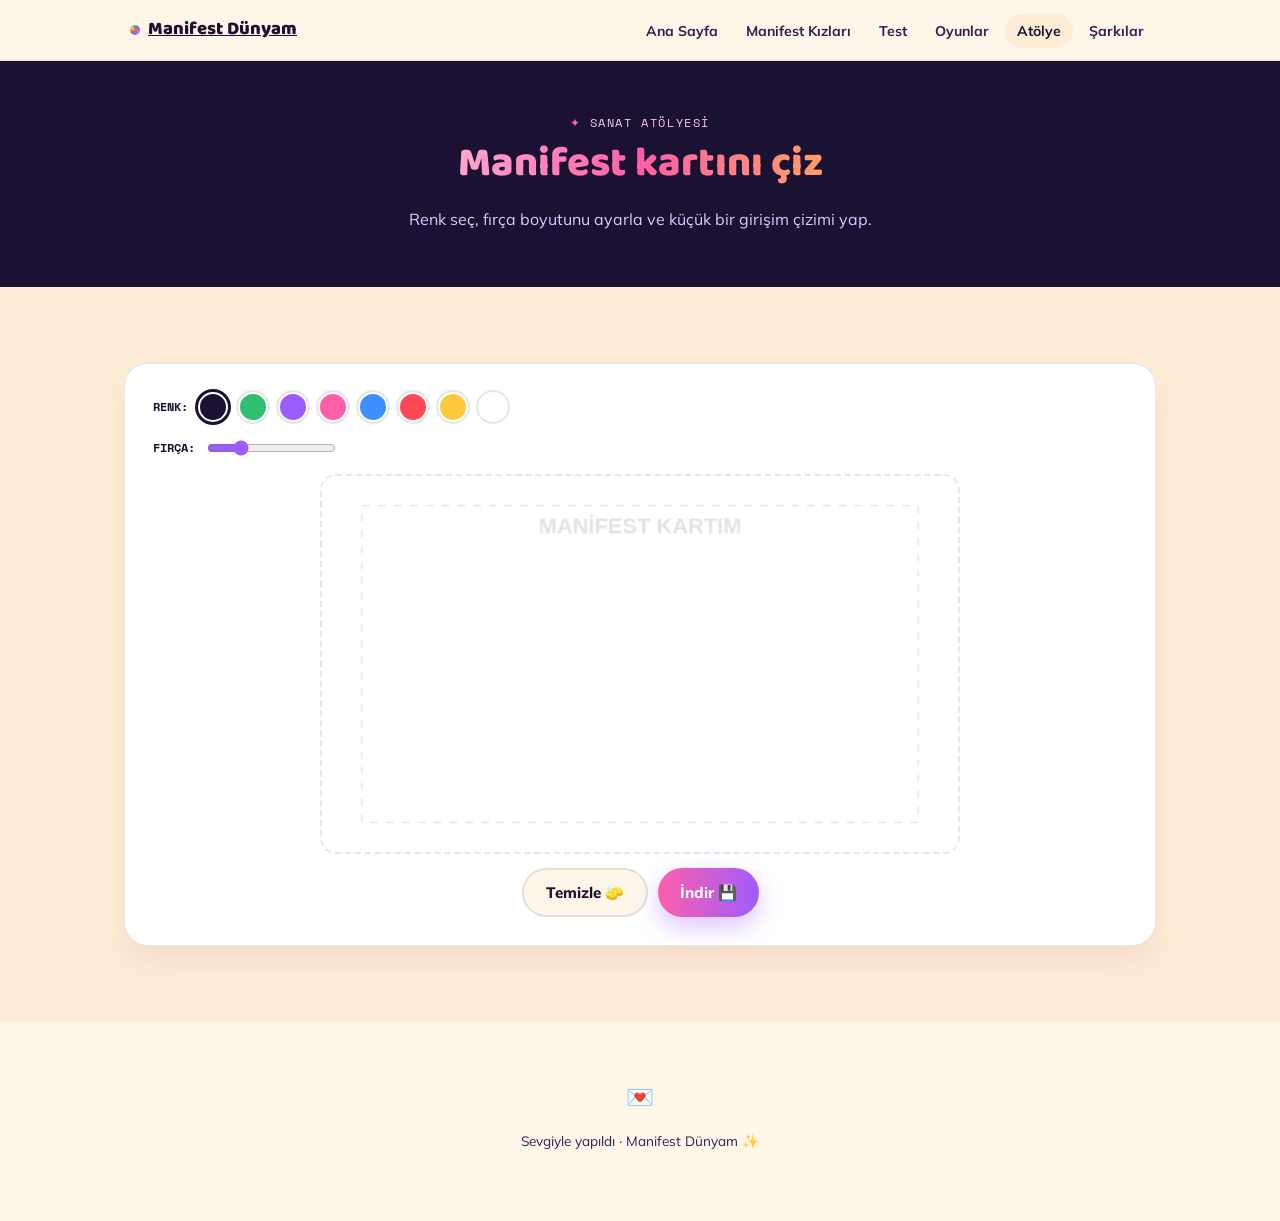
==== atolye.html @ e09a0133 "Refactor  game logic and UI; add new HTML pages for music and quizzes" ====
<!DOCTYPE html>
<html lang="tr">
<head>
  <meta charset="UTF-8" />
  <meta name="viewport" content="width=device-width, initial-scale=1.0" />
  <title>Manifest Atölye</title>
  <link rel="stylesheet" href="css/style.css" />
  <link rel="preconnect" href="https://fonts.googleapis.com" />
  <link rel="preconnect" href="https://fonts.gstatic.com" crossorigin />
  <link href="https://fonts.googleapis.com/css2?family=Baloo+2:wght@500;700;800&family=Mulish:wght@400;600;700;800&family=Space+Mono:wght@400;700&display=swap" rel="stylesheet" />
</head>
<body>
  <main>
    <section class="page-hero">
      <div class="wrap">
        <span class="eyebrow" style="color:#F4C9E4;">Sanat Atölyesi</span>
        <h1>Manifest kartını çiz</h1>
        <p>Renk seç, fırça boyutunu ayarla ve küçük bir girişim çizimi yap.</p>
      </div>
    </section>

    <section class="block" style="background:var(--paper-alt);">
      <div class="wrap">
        <div class="game-panel">
          <div class="paint-toolbar" id="paintToolbar">
            <span style="font-family:var(--mono); font-size:0.75rem; font-weight:700;">RENK:</span>
          </div>
          <div class="paint-toolbar">
            <span style="font-family:var(--mono); font-size:0.75rem; font-weight:700;">FIRÇA:</span>
            <input type="range" min="2" max="28" value="8" id="brushSize" />
          </div>
          <canvas id="paintCanvas" width="640" height="380"></canvas>
          <div class="paint-actions">
            <button class="btn btn-ghost" style="background:var(--paper); color:var(--ink); border:2px solid var(--card-line);" id="clearCanvas">Temizle 🧽</button>
            <button class="btn btn-primary" id="downloadCanvas">İndir 💾</button>
          </div>
        </div>
      </div>
    </section>
  </main>

  <script src="js/data.js"></script>
  <script src="js/common.js"></script>
  <script src="js/atolye.js"></script>
</body>
</html>
---- css/style.css ----
:root{
  --ink:#1B1233;
  --ink-soft:#2E2150;
  --paper:#FFF6EA;
  --paper-alt:#FFECD6;
  --card-line: rgba(27,18,51,0.10);

  --sueda:#2FBF71;   /* yeşil */
  --hilal:#9D5CFF;   /* mor */
  --lidya:#FF5FA8;   /* pembe */
  --zoktay:#3E8EFF;  /* mavi */
  --mina:#FF4757;    /* kırmızı */
  --esin:#FFC93C;    /* sarı */

  --display: "Baloo 2", system-ui, sans-serif;
  --body: "Mulish", system-ui, sans-serif;
  --mono: "Space Mono", monospace;
}

*{box-sizing:border-box;}
html{scroll-behavior:smooth;}
body{
  margin:0;
  background:var(--paper);
  color:var(--ink);
  font-family:var(--body);
  line-height:1.5;
  -webkit-font-smoothing:antialiased;
}
h1,h2,h3{font-family:var(--display); margin:0; color:var(--ink);}
p{margin:0;}
a{color:inherit;}
button{font-family:var(--body); cursor:pointer;}
::selection{background:var(--lidya); color:#fff;}
:focus-visible{outline:3px solid var(--zoktay); outline-offset:3px; border-radius:6px;}

.eyebrow{
  font-family:var(--mono);
  font-size:0.72rem;
  letter-spacing:0.14em;
  text-transform:uppercase;
  color:var(--ink-soft);
  display:inline-flex;
  align-items:center;
  gap:8px;
}
.eyebrow::before{content:"✦"; color:var(--lidya);}

.wrap{max-width:1080px; margin:0 auto; padding:0 24px;}

/* ---------- NAV ---------- */
.nav{
  position:sticky; top:0; z-index:50;
  background:rgba(255,246,234,0.88);
  backdrop-filter:blur(10px);
  border-bottom:1px solid var(--card-line);
}
.nav .wrap{
  display:flex; align-items:center; justify-content:space-between;
  padding-top:12px; padding-bottom:12px;
}
.logo{
  font-family:var(--display); font-weight:800; font-size:1.15rem;
  display:flex; align-items:center; gap:8px; background:none; border:none; color:var(--ink);
  padding:4px 6px;
}
.logo .dot{
  width:10px; height:10px; border-radius:50%;
  background:conic-gradient(var(--sueda),var(--hilal),var(--lidya),var(--zoktay),var(--mina),var(--esin),var(--sueda));
  animation:spin 4s linear infinite;
}
@keyframes spin{to{transform:rotate(360deg);}}
.navlinks{display:flex; gap:4px; list-style:none; margin:0; padding:0;}
.navlinks a{
  text-decoration:none; font-weight:700; font-size:0.88rem;
  padding:8px 12px; border-radius:999px; color:var(--ink-soft);
}
  .navlinks a:hover{background:var(--paper-alt); color:var(--ink);}
  .navlinks a.active{background:var(--paper-alt); color:var(--ink);}
.navtoggle{display:none; background:none; border:none; font-size:1.4rem;}
@media (max-width:760px){
  .navlinks{
    position:fixed; inset:60px 12px auto 12px; flex-direction:column;
    background:var(--paper); border:1px solid var(--card-line); border-radius:16px;
    padding:10px; box-shadow:0 12px 30px rgba(27,18,51,0.15);
    transform:translateY(-12px); opacity:0; pointer-events:none; transition:.2s;
  }
  .navlinks.open{transform:translateY(0); opacity:1; pointer-events:auto;}
  .navlinks a{padding:12px 14px;}
  .navtoggle{display:block;}
}

/* ---------- HERO ---------- */
.hero{
  position:relative; overflow:hidden;
  background:
    radial-gradient(60% 50% at 20% 0%, rgba(157,92,255,0.35), transparent 60%),
    radial-gradient(50% 45% at 85% 10%, rgba(255,95,168,0.30), transparent 60%),
    radial-gradient(45% 40% at 60% 90%, rgba(62,142,255,0.25), transparent 60%),
    var(--ink);
  color:#fff;
  padding:64px 0 84px;
}
.hero::before{ /* spotlight beams */
  content:""; position:absolute; inset:0; pointer-events:none;
  background:
    linear-gradient(100deg, rgba(255,255,255,0.06) 0%, transparent 8%),
    linear-gradient(115deg, rgba(255,255,255,0.05) 0%, transparent 6%);
}
.stars{position:absolute; inset:0; pointer-events:none; opacity:0.5;}
.hero .wrap{position:relative; display:grid; grid-template-columns:1.15fr 0.85fr; gap:40px; align-items:center;}
@media (max-width:860px){.hero .wrap{grid-template-columns:1fr;}}

.hero-eyebrow{
  font-family:var(--mono); font-size:0.72rem; letter-spacing:0.16em; text-transform:uppercase;
  color:#F4C9E4; display:inline-flex; align-items:center; gap:8px; margin-bottom:14px;
}
.hero h1{
  font-size:clamp(2.4rem, 6vw, 3.6rem);
  font-weight:800; line-height:1.02;
  background:linear-gradient(95deg,#fff 10%, var(--lidya) 45%, var(--esin) 65%, var(--zoktay) 90%);
  -webkit-background-clip:text; background-clip:text; -webkit-text-fill-color:transparent;
}
.hero-sub{margin-top:16px; font-size:1.05rem; color:#E7DEFF; max-width:46ch;}
.badges{display:flex; flex-wrap:wrap; gap:10px; margin-top:22px;}
.badge{
  font-weight:800; font-size:0.85rem; padding:9px 14px; border-radius:999px;
  background:rgba(255,255,255,0.10); border:1px solid rgba(255,255,255,0.25);
  display:flex; align-items:center; gap:6px;
}
.cta-row{display:flex; flex-wrap:wrap; gap:12px; margin-top:28px;}
.btn{
  border:none; border-radius:999px; padding:13px 22px; font-weight:800; font-size:0.95rem;
  display:inline-flex; align-items:center; gap:8px; text-decoration:none;
  transition:transform .15s ease;
}
.btn:hover{transform:translateY(-2px);}
.btn-primary{background:linear-gradient(95deg, var(--lidya), var(--hilal)); color:#fff; box-shadow:0 10px 24px rgba(157,92,255,0.35);}
.btn-ghost{background:rgba(255,255,255,0.08); color:#fff; border:1px solid rgba(255,255,255,0.35);}
.btn-dark{background:var(--ink); color:#fff;}

/* floating holo card in hero */
.hero-card-stage{display:flex; justify-content:center;}
.mini-card{
  width:220px; aspect-ratio:3/4.2; border-radius:22px; position:relative;
  background:
    conic-gradient(from 120deg, var(--sueda), var(--hilal), var(--lidya), var(--zoktay), var(--mina), var(--esin), var(--sueda));
  padding:5px;
  animation:float 5s ease-in-out infinite;
  box-shadow:0 30px 60px rgba(0,0,0,0.45);
}
@keyframes float{0%,100%{transform:translateY(0) rotate(-3deg);} 50%{transform:translateY(-14px) rotate(2deg);}}
.mini-card-inner{
  width:100%; height:100%; border-radius:18px; background:var(--ink);
  display:flex; flex-direction:column; align-items:center; justify-content:center; gap:10px;
  position:relative; overflow:hidden;
}
.mini-card-inner::after{
  content:""; position:absolute; inset:0;
  background:linear-gradient(120deg, transparent 30%, rgba(255,255,255,0.35) 45%, transparent 60%);
  animation:shine 3.2s linear infinite;
}
@keyframes shine{0%{transform:translateX(-120%) rotate(8deg);} 100%{transform:translateX(120%) rotate(8deg);}}
.mini-card-inner span{font-family:var(--display); font-weight:800; color:#fff; font-size:1.05rem; z-index:1;}
.mini-card-inner small{font-family:var(--mono); font-size:0.65rem; letter-spacing:.1em; color:#D9CBFF; z-index:1;}

/* ---------- MARQUEE ---------- */
.marquee{
  background:var(--ink); color:#fff; overflow:hidden; white-space:nowrap;
  border-bottom:1px solid rgba(255,255,255,0.08);
}
.marquee-track{display:inline-block; padding:12px 0; animation:scroll 26s linear infinite;}
.marquee-track span{font-family:var(--mono); font-size:0.82rem; letter-spacing:0.08em; margin:0 22px; opacity:0.85;}
@keyframes scroll{from{transform:translateX(0);} to{transform:translateX(-50%);}}

/* ---------- SECTIONS ---------- */
section.block{padding:76px 0;}
.block-head{max-width:640px; margin:0 auto 40px; text-align:center;}
.block-head h2{font-size:clamp(1.7rem,3.4vw,2.3rem); margin-top:10px;}
.block-head p{margin-top:12px; color:var(--ink-soft); font-size:1rem;}

/* ---------- MEMBER CARDS ---------- */
.members-grid{
  display:grid; grid-template-columns:repeat(3,1fr); gap:22px;
}
@media (max-width:760px){.members-grid{grid-template-columns:repeat(2,1fr);}}
@media (max-width:480px){.members-grid{grid-template-columns:1fr;}}

.card3d{ perspective:1200px; }
.card3d-inner{
  position:relative; width:100%; aspect-ratio:3/4.1;
  transform-style:preserve-3d; transition:transform .6s cubic-bezier(.2,.8,.2,1);
  border-radius:20px; cursor:pointer;
}
.card3d.flipped .card3d-inner{transform:rotateY(180deg);}
.face{
  position:absolute; inset:0; border-radius:20px; backface-visibility:hidden;
  display:flex; flex-direction:column; padding:20px; overflow:hidden;
}
.face-front{
  color:#fff; justify-content:flex-end;
  background:
    radial-gradient(120% 90% at 20% 0%, rgba(255,255,255,0.35), transparent 55%),
    var(--m-color);
  box-shadow:0 16px 34px rgba(27,18,51,0.20);
}
.face-front::before{
  content:""; position:absolute; inset:0;
  background:linear-gradient(130deg, transparent 35%, rgba(255,255,255,0.45) 48%, transparent 62%);
  transform:translateX(-130%);
  transition:transform .5s;
}
.card3d:hover .face-front::before{transform:translateX(130%);}
.face-front .initial{
  position:absolute; top:14px; left:16px; font-family:var(--display); font-weight:800;
  font-size:2.4rem; opacity:0.35;
}
.face-front .name{font-family:var(--display); font-weight:800; font-size:1.2rem;}
.face-front .role{font-family:var(--mono); font-size:0.68rem; letter-spacing:.08em; text-transform:uppercase; opacity:0.9; margin-top:4px;}
.face-front .taphint{position:absolute; top:14px; right:16px; font-size:0.7rem; font-family:var(--mono); opacity:0.75;}

.face-back{
  background:var(--paper); border:2px solid var(--m-color); transform:rotateY(180deg);
  justify-content:center; gap:10px; text-align:center; align-items:center;
}
.face-back .chip{
  font-family:var(--mono); font-size:0.7rem; letter-spacing:.08em; text-transform:uppercase;
  background:var(--m-color); color:#fff; padding:6px 12px; border-radius:999px; font-weight:700;
}
.face-back .fact{font-size:0.9rem; color:var(--ink-soft);}
.face-back .name2{font-family:var(--display); font-weight:800; font-size:1.05rem;}

/* ---------- QUIZ ---------- */
.quiz-card{
  max-width:640px; margin:0 auto; background:#fff; border:1px solid var(--card-line);
  border-radius:24px; padding:32px; box-shadow:0 20px 40px rgba(27,18,51,0.08);
}
.quiz-progress{display:flex; gap:6px; margin-bottom:22px;}
.quiz-progress i{flex:1; height:6px; border-radius:999px; background:var(--paper-alt);}
.quiz-progress i.done{background:linear-gradient(90deg, var(--lidya), var(--hilal));}
.q-title{font-family:var(--display); font-weight:800; font-size:1.25rem; margin-bottom:18px;}
.q-options{display:grid; gap:10px;}
.q-option{
  text-align:left; padding:14px 16px; border-radius:14px; border:2px solid var(--card-line);
  background:var(--paper); font-weight:700; font-size:0.95rem; transition:.15s;
}
.q-option:hover{border-color:var(--hilal); background:#fff;}
.quiz-result{display:none; text-align:center;}
.quiz-result.show{display:block;}
.quiz-body.hide{display:none;}
.result-badge{
  width:110px; height:110px; border-radius:50%; margin:0 auto 16px;
  display:flex; align-items:center; justify-content:center;
  font-family:var(--display); font-weight:800; font-size:2.2rem; color:#fff;
  background:var(--m-color, var(--lidya));
  box-shadow:0 14px 30px rgba(27,18,51,0.25);
}
.result-title{font-family:var(--display); font-weight:800; font-size:1.5rem;}
.result-fact{color:var(--ink-soft); margin-top:10px; max-width:44ch; margin-left:auto; margin-right:auto;}
.retake{margin-top:22px;}

/* ---------- GAMES ---------- */
.games-grid{display:grid; grid-template-columns:1fr; gap:44px;}
.game-panel{
  background:#fff; border:1px solid var(--card-line); border-radius:24px; padding:28px;
  box-shadow:0 16px 30px rgba(27,18,51,0.06);
}
.game-panel-head{display:flex; align-items:center; justify-content:space-between; flex-wrap:wrap; gap:10px; margin-bottom:18px;}
.game-panel-head h3{font-size:1.3rem;}
.stat{
  font-family:var(--mono); font-size:0.8rem; background:var(--paper-alt); padding:8px 14px; border-radius:999px; font-weight:700;
}

/* memory game */
.memo-grid{
  display:grid; grid-template-columns:repeat(4,1fr); gap:10px; max-width:440px; margin:0 auto;
}
@media (max-width:480px){.memo-grid{grid-template-columns:repeat(3,1fr);}}
.memo-cell{ perspective:800px; aspect-ratio:1; }
.memo-cell-inner{
  width:100%; height:100%; position:relative; transform-style:preserve-3d;
  transition:transform .45s; border-radius:12px;
}
.memo-cell.open .memo-cell-inner, .memo-cell.matched .memo-cell-inner{transform:rotateY(180deg);}
.memo-face{
  position:absolute; inset:0; border-radius:12px; backface-visibility:hidden;
  display:flex; align-items:center; justify-content:center; font-family:var(--display); font-weight:800; font-size:1.3rem;
}
.memo-back{background:linear-gradient(135deg, var(--hilal), var(--zoktay)); color:#fff; font-size:1.4rem;}
.memo-front{background:var(--mc,var(--lidya)); color:#fff; transform:rotateY(180deg);}
.memo-cell.matched .memo-front{opacity:0.55;}
.memo-cell button{
  all:unset; display:block; width:100%; height:100%; cursor:pointer;
  position:absolute; inset:0; z-index:2;
}
.memo-controls{display:flex; justify-content:center; margin-top:18px;}

/* song of the day */
.song-banner{
  background:linear-gradient(95deg, var(--hilal), var(--lidya));
  color:#fff; text-align:center; padding:14px 24px;
  font-weight:700; font-size:0.95rem;
}
.song-banner strong{font-family:var(--display); font-weight:800;}

/* mini arcade games */
.arcade-grid{display:grid; grid-template-columns:1fr 1fr; gap:22px; margin-top:22px;}
@media (max-width:700px){.arcade-grid{grid-template-columns:1fr;}}
.arcade-canvas{
  width:100%; max-width:420px; height:260px; display:block; margin:0 auto;
  background:var(--ink); border-radius:16px; border:2px solid var(--card-line);
  touch-action:none; cursor:pointer;
}
.arcade-hint{
  text-align:center; font-size:0.85rem; color:var(--ink-soft); margin-top:10px;
}
.arcade-score{font-family:var(--mono); font-size:0.8rem; background:var(--paper-alt); padding:8px 14px; border-radius:999px; font-weight:700;}

/* rhythm lanes */
.rhythm-wrap{max-width:420px; margin:0 auto;}
.rhythm-lanes{display:grid; grid-template-columns:repeat(4,1fr); gap:8px;}
.rhythm-lane{
  position:relative; height:200px; border-radius:12px; overflow:hidden;
  background:var(--ink); border:2px solid var(--card-line);
}
.rhythm-target{
  position:absolute; left:0; right:0; bottom:28px; height:4px;
  background:linear-gradient(90deg, var(--lidya), var(--esin));
  box-shadow:0 0 12px var(--lidya);
}
.rhythm-note{
  position:absolute; left:50%; width:36px; height:36px; margin-left:-18px;
  border-radius:50%; top:-36px; transition:none;
  display:flex; align-items:center; justify-content:center;
  font-size:1rem; box-shadow:0 4px 12px rgba(0,0,0,0.3);
}
.rhythm-lane button{
  all:unset; position:absolute; inset:0; cursor:pointer; z-index:2;
}
.rhythm-lane.hit .rhythm-target{animation:rhythmFlash .25s;}
@keyframes rhythmFlash{0%,100%{opacity:1;} 50%{opacity:0.3; transform:scaleY(2);}}
.rhythm-keys{
  display:grid; grid-template-columns:repeat(4,1fr); gap:8px; margin-top:10px;
  font-family:var(--mono); font-size:0.68rem; text-align:center; color:var(--ink-soft);
}
.win-msg{
  text-align:center; font-weight:800; margin-top:16px; color:var(--sueda); display:none;
}
.win-msg.show{display:block;}

/* painting canvas */
.paint-toolbar{display:flex; flex-wrap:wrap; gap:10px; align-items:center; margin-bottom:16px;}
.swatch{
  width:30px; height:30px; border-radius:50%; border:2px solid #fff; box-shadow:0 0 0 2px var(--card-line);
  cursor:pointer; padding:0;
}
.swatch.active{box-shadow:0 0 0 3px var(--ink);}
.paint-toolbar input[type=range]{accent-color:var(--hilal);}
#paintCanvas{
  width:100%; max-width:640px; height:380px; display:block; margin:0 auto;
  background:#fff; border-radius:16px; border:2px dashed var(--card-line); touch-action:none;
}
.paint-actions{display:flex; justify-content:center; gap:10px; margin-top:14px;}

/* ---------- CHANNEL ---------- */
.channel-panel{
  background:var(--ink); color:#fff; border-radius:28px; padding:36px; display:grid;
  grid-template-columns:1fr 1fr; gap:30px; align-items:center; overflow:hidden; position:relative;
}
@media (max-width:800px){.channel-panel{grid-template-columns:1fr;}}
.channel-panel::before{
  content:""; position:absolute; inset:0;
  background:radial-gradient(60% 60% at 90% 0%, rgba(255,95,168,0.25), transparent 60%);
}
.channel-info{position:relative;}
.channel-info h3{color:#fff; font-size:1.5rem; margin-top:10px;}
.channel-info p{color:#D9CBFF; margin-top:12px;}
.yt-frame-wrap{position:relative; border-radius:16px; overflow:hidden; aspect-ratio:16/9; background:#000;}
.yt-frame-wrap iframe{width:100%; height:100%; border:0;}

/* ---------- FOOTER / SECRET ---------- */
footer{padding:50px 0 70px; text-align:center;}
.heart-btn{
  background:none; border:none; font-size:1.4rem; padding:10px; border-radius:50%;
}
footer p{color:var(--ink-soft); font-size:0.85rem; margin-top:10px;}

.secret-modal{
  position:fixed; inset:0; background:rgba(27,18,51,0.55); backdrop-filter:blur(4px);
  display:flex; align-items:center; justify-content:center; z-index:100; padding:20px;
  opacity:0; pointer-events:none; transition:.2s;
}
.secret-modal.show{opacity:1; pointer-events:auto;}
.secret-box{
  background:var(--paper); border-radius:24px; padding:36px; max-width:380px; text-align:center;
  box-shadow:0 30px 60px rgba(0,0,0,0.35);
}
.secret-box .emoji{font-size:2.4rem;}
.secret-box h3{margin-top:10px;}
.secret-box p{margin-top:10px; color:var(--ink-soft);}

.confetti{position:fixed; top:-10px; z-index:200; border-radius:2px; pointer-events:none;}

@media (prefers-reduced-motion: reduce){
  *{animation-duration:0.001ms !important; animation-iteration-count:1 !important; transition-duration:0.001ms !important;}
}

/* ---------- SUBPAGE HERO ---------- */
.page-hero{
  background:var(--ink); color:#fff; padding:48px 0 56px; text-align:center;
}
.page-hero h1{
  font-size:clamp(1.8rem,4vw,2.6rem); font-weight:800;
  background:linear-gradient(95deg,#fff 10%, var(--lidya) 50%, var(--esin) 80%);
  -webkit-background-clip:text; background-clip:text; -webkit-text-fill-color:transparent;
}
.page-hero p{margin-top:12px; color:#D9CBFF; max-width:50ch; margin-left:auto; margin-right:auto;}

/* ---------- GAME HUB CARDS ---------- */
.hub-grid{display:grid; grid-template-columns:repeat(3,1fr); gap:20px;}
@media (max-width:760px){.hub-grid{grid-template-columns:1fr;}}
.hub-card{
  background:#fff; border:1px solid var(--card-line); border-radius:20px; padding:24px;
  text-decoration:none; color:inherit; display:flex; flex-direction:column; gap:10px;
  box-shadow:0 12px 24px rgba(27,18,51,0.06); transition:transform .15s;
}
.hub-card:hover{transform:translateY(-4px);}
.hub-card .icon{font-size:2.2rem;}
.hub-card h3{font-size:1.15rem;}
.hub-card p{font-size:0.9rem; color:var(--ink-soft);}

/* ---------- RHYTHM PAGE ---------- */
.rhythm-page{max-width:720px; margin:0 auto;}
.song-picker{display:flex; flex-wrap:wrap; gap:8px; margin-bottom:18px; justify-content:center;}
.song-pick{
  border:2px solid var(--card-line); background:var(--paper); border-radius:999px;
  padding:8px 14px; font-weight:700; font-size:0.85rem; cursor:pointer;
}
.song-pick.active{border-color:var(--hilal); background:#fff;}
.song-pick:hover{border-color:var(--lidya);}
.yt-player-wrap{
  border-radius:16px; overflow:hidden; margin-bottom:18px;
  background:#000; aspect-ratio:16/9; max-width:480px; margin-left:auto; margin-right:auto;
}
.yt-player-wrap iframe{width:100%; height:100%; border:0;}
.rhythm-status{
  text-align:center; font-family:var(--mono); font-size:0.82rem; color:var(--ink-soft);
  margin-top:10px; min-height:1.4em;
}
.rhythm-status.perfect{color:var(--sueda); font-weight:800;}
.rhythm-status.miss{color:var(--mina); font-weight:800;}
.rhythm-lane.perfect .rhythm-target{background:var(--sueda); box-shadow:0 0 16px var(--sueda);}
.rhythm-lane.miss .rhythm-target{background:var(--mina);}

/* ---------- VOLLEYBALL ---------- */
.vball-wrap{max-width:480px; margin:0 auto;}
.vball-canvas{
  width:100%; height:320px; display:block; border-radius:16px;
  border:2px solid var(--card-line); touch-action:none; cursor:pointer;
  background:#87CEEB;
}
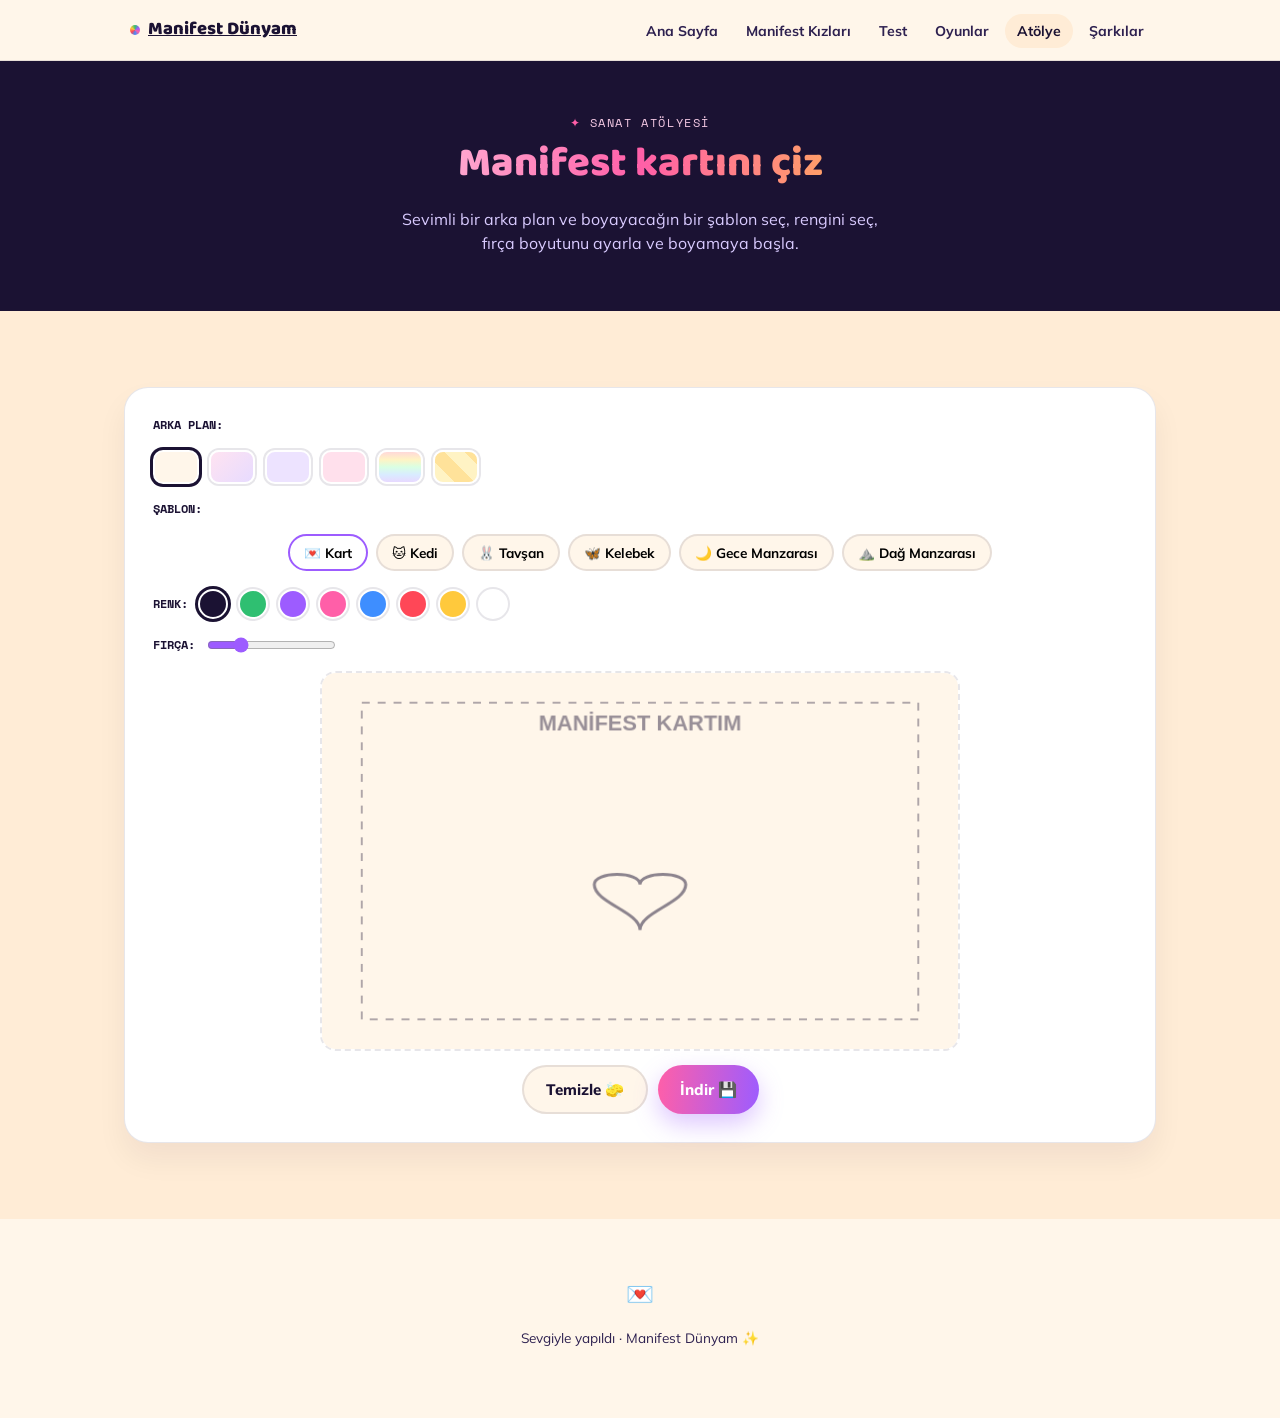
==== commit 4fb3754e: "Fix double-audio bug, add music start/stop, remove volleyball, revamp art workshop - ritim.js: remov" ====
--- a/atolye.html
+++ b/atolye.html
@@ -3,7 +3,23 @@
 <head>
   <meta charset="UTF-8" />
   <meta name="viewport" content="width=device-width, initial-scale=1.0" />
-  <title>Manifest Atölye</title>
+  <title>Sanat Atölyesi | Manifest Dünyam</title>
+  <meta name="description" content="Sevimli bir arka plan ve şablon (kedi, tavşan, kelebek, manzara...) seç, renk seç, fırça boyutunu ayarla ve kendi Manifest kartını boya. Boyanı indir, paylaş." />
+  <link rel="canonical" href="https://manifest.hilalsay.com.tr/atolye.html" />
+  <meta name="robots" content="index, follow" />
+  <meta property="og:type" content="website" />
+  <meta property="og:site_name" content="Manifest Dünyam" />
+  <meta property="og:locale" content="tr_TR" />
+  <meta property="og:title" content="Manifest Sanat Atölyesi" />
+  <meta property="og:description" content="Sevimli bir arka plan ve şablon seç, renk seç ve kendi Manifest kartını boya." />
+  <meta property="og:url" content="https://manifest.hilalsay.com.tr/atolye.html" />
+  <meta property="og:image" content="https://manifest.hilalsay.com.tr/img/og-image.png" />
+  <meta property="og:image:width" content="1200" />
+  <meta property="og:image:height" content="630" />
+  <meta property="og:image:alt" content="Manifest Dünyam — fan sayfası" />
+  <meta name="twitter:card" content="summary_large_image" />
+  <meta name="twitter:image" content="https://manifest.hilalsay.com.tr/img/og-image.png" />
+  <link rel="icon" href="data:image/svg+xml,<svg xmlns=%22http://www.w3.org/2000/svg%22 viewBox=%220 0 100 100%22><text y=%22.9em%22 font-size=%2290%22>💫</text></svg>" />
   <link rel="stylesheet" href="css/style.css" />
   <link rel="preconnect" href="https://fonts.googleapis.com" />
   <link rel="preconnect" href="https://fonts.gstatic.com" crossorigin />
@@ -15,13 +31,23 @@
       <div class="wrap">
         <span class="eyebrow" style="color:#F4C9E4;">Sanat Atölyesi</span>
         <h1>Manifest kartını çiz</h1>
-        <p>Renk seç, fırça boyutunu ayarla ve küçük bir girişim çizimi yap.</p>
+        <p>Sevimli bir arka plan ve boyayacağın bir şablon seç, rengini seç, fırça boyutunu ayarla ve boyamaya başla.</p>
       </div>
     </section>
 
     <section class="block" style="background:var(--paper-alt);">
       <div class="wrap">
         <div class="game-panel">
+          <div class="paint-toolbar">
+            <span style="font-family:var(--mono); font-size:0.75rem; font-weight:700;">ARKA PLAN:</span>
+          </div>
+          <div class="paint-toolbar" id="bgToolbar"></div>
+
+          <div class="paint-toolbar">
+            <span style="font-family:var(--mono); font-size:0.75rem; font-weight:700;">ŞABLON:</span>
+          </div>
+          <div class="song-picker" id="tplToolbar" aria-label="Boyama şablonları"></div>
+
           <div class="paint-toolbar" id="paintToolbar">
             <span style="font-family:var(--mono); font-size:0.75rem; font-weight:700;">RENK:</span>
           </div>
@@ -29,7 +55,10 @@
             <span style="font-family:var(--mono); font-size:0.75rem; font-weight:700;">FIRÇA:</span>
             <input type="range" min="2" max="28" value="8" id="brushSize" />
           </div>
-          <canvas id="paintCanvas" width="640" height="380"></canvas>
+          <div class="paint-stage">
+            <canvas id="paintCanvas" width="640" height="380"></canvas>
+            <canvas id="lineArtCanvas" width="640" height="380"></canvas>
+          </div>
           <div class="paint-actions">
             <button class="btn btn-ghost" style="background:var(--paper); color:var(--ink); border:2px solid var(--card-line);" id="clearCanvas">Temizle 🧽</button>
             <button class="btn btn-primary" id="downloadCanvas">İndir 💾</button>
--- a/css/style.css
+++ b/css/style.css
@@ -341,7 +341,17 @@
 @keyframes rhythmFlash{0%,100%{opacity:1;} 50%{opacity:0.3; transform:scaleY(2);}}
 .rhythm-keys{
   display:grid; grid-template-columns:repeat(4,1fr); gap:8px; margin-top:10px;
-  font-family:var(--mono); font-size:0.68rem; text-align:center; color:var(--ink-soft);
+}
+.rhythm-key-btn{
+  --lane-color: var(--hilal);
+  font-family:var(--mono); font-size:0.72rem; font-weight:700; text-align:center;
+  color:var(--ink-soft); background:var(--paper); border:2px solid var(--card-line);
+  border-radius:12px; padding:14px 6px; min-height:48px; touch-action:manipulation;
+  user-select:none; -webkit-tap-highlight-color:transparent; transition:transform .08s, background .08s, border-color .08s;
+}
+.rhythm-key-btn:hover{border-color:var(--lane-color); color:var(--ink);}
+.rhythm-key-btn:active{
+  transform:scale(0.94); background:var(--lane-color); color:#fff; border-color:var(--lane-color);
 }
 .win-msg{
   text-align:center; font-weight:800; margin-top:16px; color:var(--sueda); display:none;
@@ -356,10 +366,22 @@
 }
 .swatch.active{box-shadow:0 0 0 3px var(--ink);}
 .paint-toolbar input[type=range]{accent-color:var(--hilal);}
-#paintCanvas{
-  width:100%; max-width:640px; height:380px; display:block; margin:0 auto;
-  background:#fff; border-radius:16px; border:2px dashed var(--card-line); touch-action:none;
-}
+
+/* background swatches */
+.bg-swatch{
+  width:46px; height:34px; border-radius:10px; border:2px solid #fff; box-shadow:0 0 0 2px var(--card-line);
+  cursor:pointer; padding:0; background-size:cover; background-position:center;
+}
+.bg-swatch.active{box-shadow:0 0 0 3px var(--ink);}
+
+/* two-layer paint stage: bottom canvas is paintable, top canvas holds the line-art template */
+.paint-stage{position:relative; max-width:640px; margin:0 auto;}
+.paint-stage canvas{
+  width:100%; height:380px; display:block; border-radius:16px; touch-action:none;
+}
+#paintCanvas{background:#fff; border:2px dashed var(--card-line);}
+#lineArtCanvas{position:absolute; inset:0; border:2px dashed transparent; pointer-events:none;}
+
 .paint-actions{display:flex; justify-content:center; gap:10px; margin-top:14px;}
 
 /* ---------- CHANNEL ---------- */
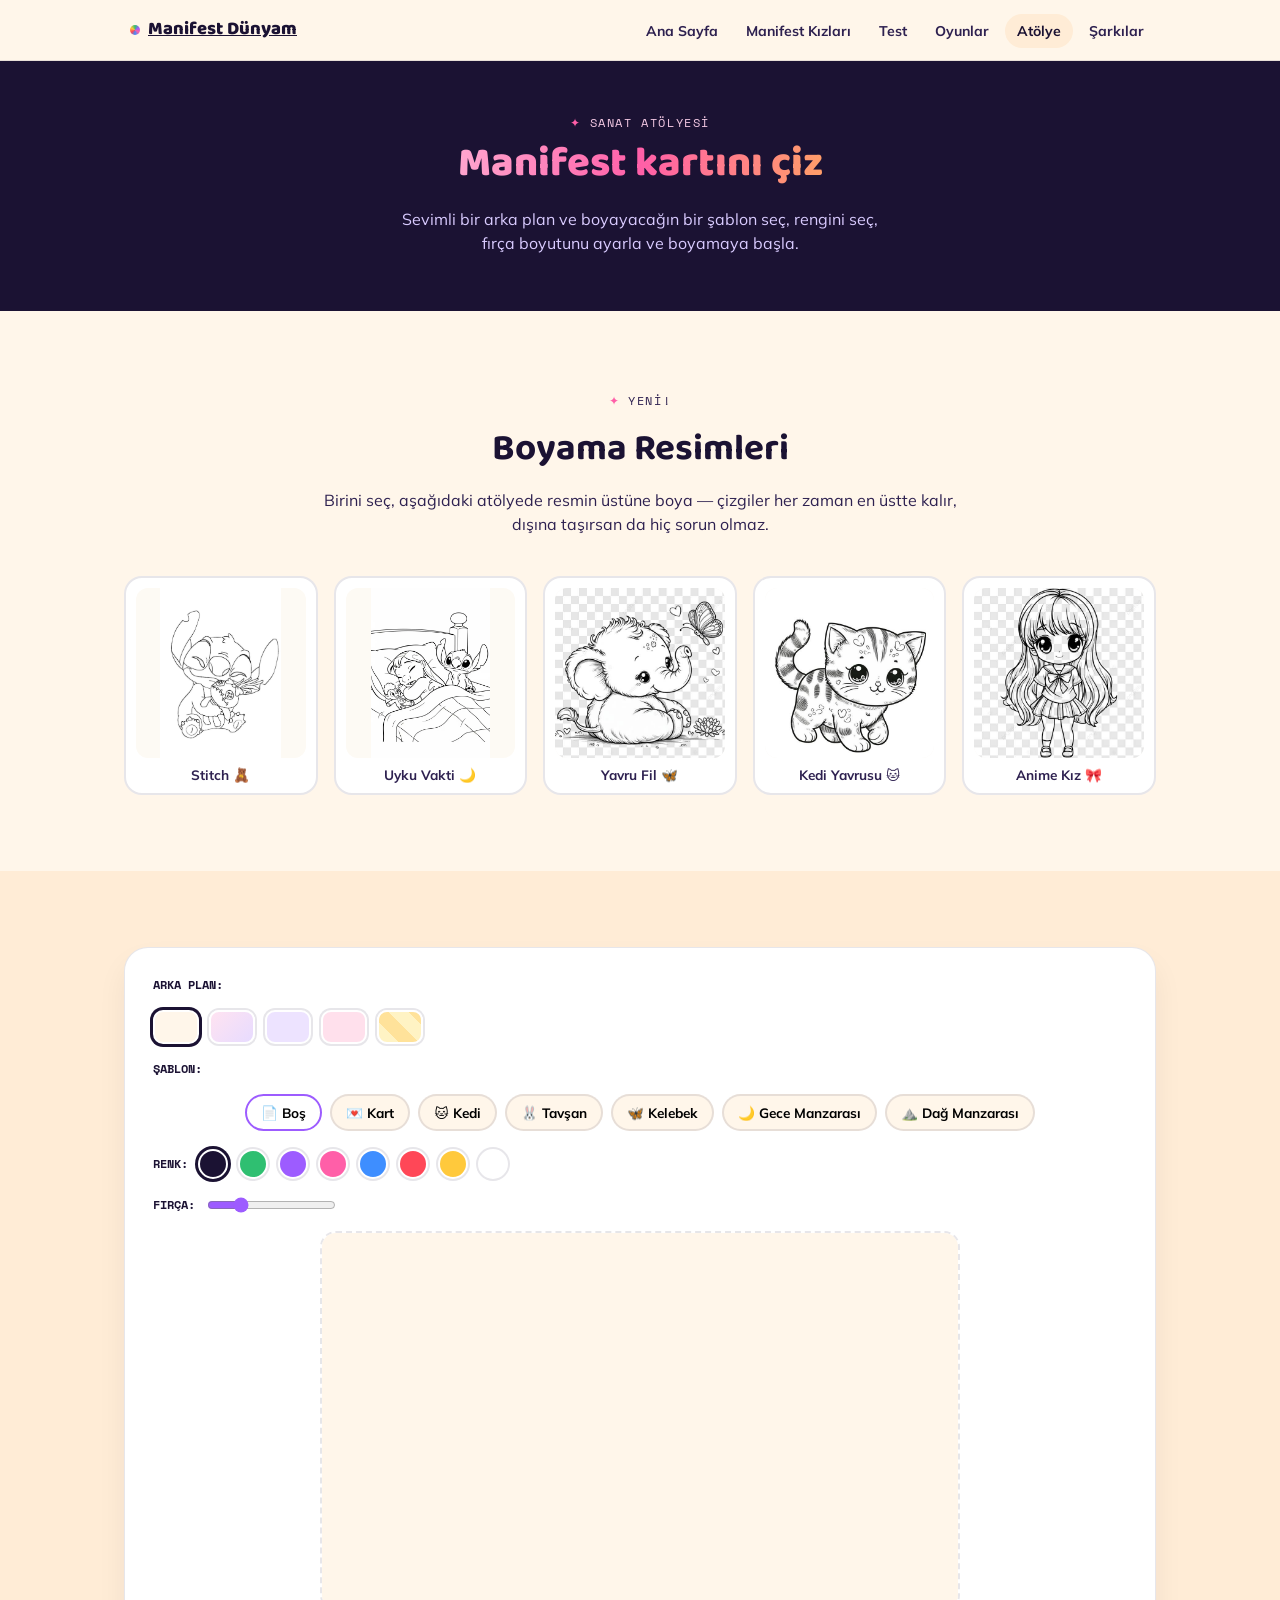
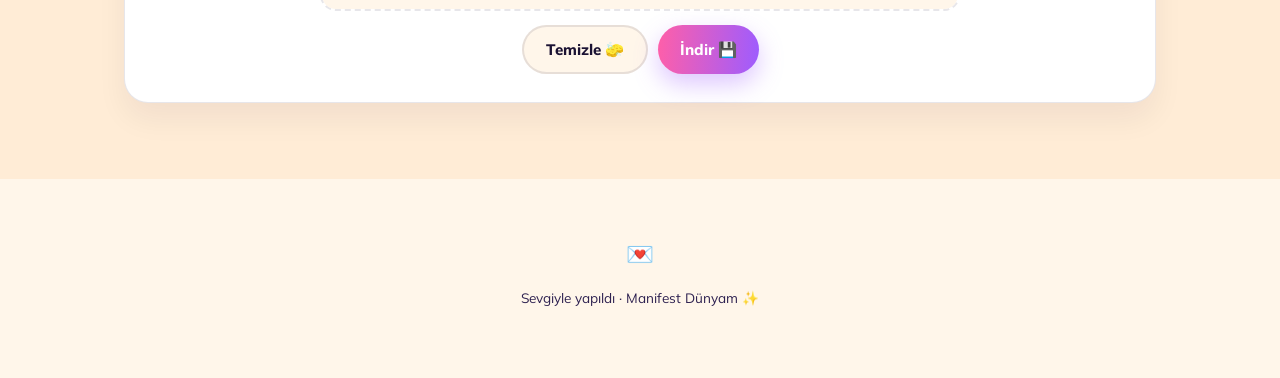
==== commit 9f9bd251: "Add coloring-page gallery to atölye, flower snow, and 3 new games - New "Boyama Resimleri" section o" ====
--- a/atolye.html
+++ b/atolye.html
@@ -32,6 +32,38 @@
         <span class="eyebrow" style="color:#F4C9E4;">Sanat Atölyesi</span>
         <h1>Manifest kartını çiz</h1>
         <p>Sevimli bir arka plan ve boyayacağın bir şablon seç, rengini seç, fırça boyutunu ayarla ve boyamaya başla.</p>
+      </div>
+    </section>
+
+    <section class="block">
+      <div class="wrap">
+        <div class="block-head">
+          <span class="eyebrow">Yeni!</span>
+          <h2>Boyama Resimleri</h2>
+          <p>Birini seç, aşağıdaki atölyede resmin üstüne boya — çizgiler her zaman en üstte kalır, dışına taşırsan da hiç sorun olmaz.</p>
+        </div>
+        <div class="coloring-grid" id="coloringGrid">
+          <button type="button" class="coloring-card" data-tpl-key="stitch-scrump">
+            <img src="img/coloring/stitch-scrump.jpg" alt="Stitch oyuncağına sarılıyor boyama sayfası" loading="lazy" />
+            <span>Stitch 🧸</span>
+          </button>
+          <button type="button" class="coloring-card" data-tpl-key="stitch-uyku">
+            <img src="img/coloring/stitch-uyku.webp" alt="Lilo uyuyor, Stitch nöbet tutuyor boyama sayfası" loading="lazy" />
+            <span>Uyku Vakti 🌙</span>
+          </button>
+          <button type="button" class="coloring-card" data-tpl-key="fil-kelebek">
+            <img src="img/coloring/fil-kelebek.jpg" alt="Yavru fil ve kelebek boyama sayfası" loading="lazy" />
+            <span>Yavru Fil 🦋</span>
+          </button>
+          <button type="button" class="coloring-card" data-tpl-key="kedi-yavrusu">
+            <img src="img/coloring/kedi-yavrusu.jpg" alt="Sevimli kedi yavrusu boyama sayfası" loading="lazy" />
+            <span>Kedi Yavrusu 🐱</span>
+          </button>
+          <button type="button" class="coloring-card" data-tpl-key="anime-kiz">
+            <img src="img/coloring/anime-kiz.jpg" alt="Anime kız boyama sayfası" loading="lazy" />
+            <span>Anime Kız 🎀</span>
+          </button>
+        </div>
       </div>
     </section>
 
--- a/css/style.css
+++ b/css/style.css
@@ -140,7 +140,7 @@
 .btn-dark{background:var(--ink); color:#fff;}
 
 /* floating holo card in hero */
-.hero-card-stage{display:flex; justify-content:center;}
+.hero-card-stage{display:flex; flex-direction:column; align-items:center; justify-content:center; gap:18px;}
 .mini-card{
   width:220px; aspect-ratio:3/4.2; border-radius:22px; position:relative;
   background:
@@ -148,6 +148,10 @@
   padding:5px;
   animation:float 5s ease-in-out infinite;
   box-shadow:0 30px 60px rgba(0,0,0,0.45);
+  transition:background .3s ease;
+}
+.mini-card.has-fav{
+  background:conic-gradient(from 120deg, var(--fav-color), #fff, var(--fav-color));
 }
 @keyframes float{0%,100%{transform:translateY(0) rotate(-3deg);} 50%{transform:translateY(-14px) rotate(2deg);}}
 .mini-card-inner{
@@ -161,8 +165,24 @@
   animation:shine 3.2s linear infinite;
 }
 @keyframes shine{0%{transform:translateX(-120%) rotate(8deg);} 100%{transform:translateX(120%) rotate(8deg);}}
+.mini-card-emoji{font-size:1.9rem; z-index:1; line-height:1;}
 .mini-card-inner span{font-family:var(--display); font-weight:800; color:#fff; font-size:1.05rem; z-index:1;}
 .mini-card-inner small{font-family:var(--mono); font-size:0.65rem; letter-spacing:.1em; color:#D9CBFF; z-index:1;}
+
+/* favorite member picker under the hero card */
+.member-picker-wrap{text-align:center;}
+.member-picker-label{
+  font-family:var(--mono); font-size:0.72rem; letter-spacing:.03em; color:#D9CBFF;
+  margin:0 0 10px;
+}
+.member-picker{display:flex; flex-wrap:wrap; justify-content:center; gap:8px; max-width:240px;}
+.member-chip{
+  width:36px; height:36px; border-radius:50%; border:2px solid transparent; cursor:pointer;
+  display:flex; align-items:center; justify-content:center; font-size:1rem; padding:0;
+  background:rgba(255,255,255,0.1); transition:transform .15s ease, border-color .15s ease;
+}
+.member-chip:hover{transform:translateY(-2px);}
+.member-chip.active{border-color:#fff; box-shadow:0 0 0 3px rgba(255,255,255,0.25);}
 
 /* ---------- MARQUEE ---------- */
 .marquee{
@@ -358,6 +378,37 @@
 }
 .win-msg.show{display:block;}
 
+/* XOX (tic-tac-toe) */
+.xox-grid{
+  display:grid; grid-template-columns:repeat(3,1fr); gap:10px; max-width:300px; margin:0 auto;
+}
+.xox-cell{
+  aspect-ratio:1; border-radius:14px; border:2px solid var(--card-line); background:var(--paper);
+  font-family:var(--display); font-weight:800; font-size:2.2rem; cursor:pointer;
+  display:flex; align-items:center; justify-content:center; transition:.15s;
+}
+.xox-cell:hover:not(.filled){border-color:var(--hilal); background:#fff;}
+.xox-cell.win{background:var(--paper-alt); border-color:var(--esin); box-shadow:0 0 0 3px var(--esin) inset;}
+
+/* Renk Yakala (whack-a-mole) */
+.renk-grid{
+  display:grid; grid-template-columns:repeat(4,1fr); gap:12px; max-width:420px; margin:0 auto;
+}
+.renk-hole{
+  aspect-ratio:1; border-radius:50%; background:var(--paper-alt); border:2px solid var(--card-line);
+  cursor:pointer; transition:transform .12s, background .12s; padding:0;
+}
+.renk-hole.active{transform:scale(1.06); box-shadow:0 6px 14px rgba(27,18,51,0.2);}
+.renk-hole.wrong{animation:renkShake .3s;}
+@keyframes renkShake{0%,100%{transform:translateX(0);} 25%{transform:translateX(-4px);} 75%{transform:translateX(4px);}}
+
+/* Yıldız Yakala */
+.yildiz-canvas{
+  width:100%; max-width:420px; height:300px; display:block; margin:0 auto;
+  background:var(--ink); border-radius:16px; border:2px solid var(--card-line);
+  touch-action:none; cursor:pointer;
+}
+
 /* painting canvas */
 .paint-toolbar{display:flex; flex-wrap:wrap; gap:10px; align-items:center; margin-bottom:16px;}
 .swatch{
@@ -367,12 +418,135 @@
 .swatch.active{box-shadow:0 0 0 3px var(--ink);}
 .paint-toolbar input[type=range]{accent-color:var(--hilal);}
 
+/* ---------- ŞARKI OYNATICI (Spotify esintili) ---------- */
+.spotify-player{
+  position:relative; overflow:hidden;
+  background:linear-gradient(165deg, var(--ink) 0%, var(--ink-soft) 100%);
+  border-radius:28px; padding:26px 26px 22px; color:#fff;
+  box-shadow:0 24px 48px rgba(27,18,51,0.35);
+}
+.spotify-player::before{
+  content:""; position:absolute; inset:-40% -20% auto -20%; height:70%;
+  background:radial-gradient(circle at 30% 20%, rgba(255,95,168,0.35), transparent 60%),
+             radial-gradient(circle at 75% 10%, rgba(157,92,255,0.35), transparent 55%);
+  filter:blur(30px); pointer-events:none;
+}
+
+.sp-head{position:relative; display:flex; align-items:center; justify-content:space-between; margin-bottom:18px;}
+.sp-eyebrow{font-family:var(--mono); font-size:0.72rem; font-weight:700; letter-spacing:0.14em; color:#D9CBFF;}
+.sp-badge{
+  font-family:var(--mono); font-size:0.72rem; font-weight:700; color:#fff;
+  background:rgba(255,255,255,0.12); border:1px solid rgba(255,255,255,0.2);
+  padding:5px 12px; border-radius:999px;
+}
+
+.sp-now{position:relative; display:flex; align-items:center; gap:16px; margin-bottom:20px;}
+.sp-art{
+  flex:0 0 auto; width:72px; height:72px; border-radius:18px; display:flex; align-items:center; justify-content:center;
+  font-size:2.1rem; background:linear-gradient(140deg, var(--lidya), var(--hilal));
+  box-shadow:0 10px 22px rgba(157,92,255,0.4);
+}
+.sp-meta{min-width:0;}
+.sp-meta h3{margin:0 0 4px; color:#fff; font-size:1.15rem; white-space:nowrap; overflow:hidden; text-overflow:ellipsis;}
+.sp-meta p{margin:0; color:#C9BFE0; font-size:0.85rem; min-height:1.3em;}
+
+.sp-progress-row{position:relative; display:flex; align-items:center; gap:10px; margin-bottom:18px;}
+.sp-time{font-family:var(--mono); font-size:0.72rem; color:#C9BFE0; min-width:34px;}
+.sp-time:last-child{text-align:right;}
+.sp-progress{
+  --progress:0%;
+  -webkit-appearance:none; appearance:none; flex:1;
+  height:5px; border-radius:999px; outline:none; cursor:pointer;
+  background:linear-gradient(to right, var(--lidya), var(--hilal) var(--progress), rgba(255,255,255,0.18) var(--progress));
+  transition:opacity .2s;
+}
+.sp-progress:disabled{opacity:0.4; cursor:not-allowed;}
+.sp-progress::-webkit-slider-runnable-track{height:5px; border-radius:999px; background:transparent;}
+.sp-progress::-webkit-slider-thumb{
+  -webkit-appearance:none; appearance:none; width:14px; height:14px; margin-top:-4.5px;
+  border-radius:50%; background:#fff; box-shadow:0 2px 6px rgba(0,0,0,0.4); cursor:pointer;
+  opacity:0; transition:opacity .15s;
+}
+.sp-progress:hover::-webkit-slider-thumb, .sp-progress:active::-webkit-slider-thumb{opacity:1;}
+.sp-progress::-moz-range-track{height:5px; border-radius:999px; background:rgba(255,255,255,0.18);}
+.sp-progress::-moz-range-progress{height:5px; border-radius:999px; background:linear-gradient(to right, var(--lidya), var(--hilal));}
+.sp-progress::-moz-range-thumb{
+  width:12px; height:12px; border-radius:50%; background:#fff; border:none;
+  box-shadow:0 2px 6px rgba(0,0,0,0.4); cursor:pointer;
+}
+
+.sp-transport{position:relative; display:flex; align-items:center; justify-content:center; gap:22px; margin-bottom:20px;}
+.sp-side-btn{
+  border:none; background:none; color:#C9BFE0; font-size:1.3rem; cursor:pointer; padding:6px;
+  transition:color .15s, transform .15s;
+}
+.sp-side-btn:hover{color:#fff; transform:scale(1.1);}
+.sp-play-btn{
+  width:58px; height:58px; border-radius:50%; border:none; cursor:pointer;
+  background:linear-gradient(140deg, var(--lidya), var(--hilal)); color:#fff;
+  font-size:1.4rem; display:flex; align-items:center; justify-content:center;
+  box-shadow:0 10px 24px rgba(157,92,255,0.5); transition:transform .15s;
+}
+.sp-play-btn:hover{transform:scale(1.06);}
+.sp-play-btn:active{transform:scale(0.96);}
+
+.sp-bottom-row{position:relative; display:flex; align-items:center; justify-content:space-between; gap:14px; flex-wrap:wrap;}
+.sp-stop-link{
+  border:none; background:none; color:#C9BFE0; font-family:var(--mono); font-size:0.75rem;
+  font-weight:700; cursor:pointer; padding:6px 0; text-decoration:underline; text-underline-offset:3px;
+}
+.sp-stop-link:hover{color:#fff;}
+.sp-stop-link:disabled{opacity:0.35; cursor:not-allowed; text-decoration:none;}
+
+.sp-volume{display:flex; align-items:center; gap:8px;}
+.sp-vol-icon{border:none; background:none; color:#C9BFE0; font-size:1.1rem; cursor:pointer; padding:2px;}
+.sp-vol-icon:hover{color:#fff;}
+.sp-vol-slider{
+  --progress:80%;
+  -webkit-appearance:none; appearance:none; width:90px; height:4px; border-radius:999px; outline:none; cursor:pointer;
+  background:linear-gradient(to right, #fff, #fff var(--progress), rgba(255,255,255,0.18) var(--progress));
+}
+.sp-vol-slider::-webkit-slider-runnable-track{height:4px; border-radius:999px; background:transparent;}
+.sp-vol-slider::-webkit-slider-thumb{
+  -webkit-appearance:none; appearance:none; width:12px; height:12px; margin-top:-4px;
+  border-radius:50%; background:#fff; box-shadow:0 2px 5px rgba(0,0,0,0.4); cursor:pointer;
+}
+.sp-vol-slider::-moz-range-track{height:4px; border-radius:999px; background:rgba(255,255,255,0.18);}
+.sp-vol-slider::-moz-range-progress{height:4px; border-radius:999px; background:#fff;}
+.sp-vol-slider::-moz-range-thumb{width:12px; height:12px; border-radius:50%; background:#fff; border:none; cursor:pointer;}
+
+@media (max-width:480px){
+  .spotify-player{padding:22px 18px 18px;}
+  .sp-art{width:60px; height:60px; font-size:1.7rem;}
+  .sp-vol-slider{width:64px;}
+  .sp-bottom-row{justify-content:center;}
+}
+
 /* background swatches */
 .bg-swatch{
   width:46px; height:34px; border-radius:10px; border:2px solid #fff; box-shadow:0 0 0 2px var(--card-line);
   cursor:pointer; padding:0; background-size:cover; background-position:center;
 }
 .bg-swatch.active{box-shadow:0 0 0 3px var(--ink);}
+
+/* ---------- COLORING PAGE GALLERY ---------- */
+.coloring-grid{
+  display:grid; grid-template-columns:repeat(5,1fr); gap:16px;
+}
+@media (max-width:900px){.coloring-grid{grid-template-columns:repeat(3,1fr);}}
+@media (max-width:560px){.coloring-grid{grid-template-columns:repeat(2,1fr);}}
+.coloring-card{
+  background:#fff; border:2px solid var(--card-line); border-radius:18px; padding:10px;
+  cursor:pointer; display:flex; flex-direction:column; gap:8px; align-items:center;
+  font-family:var(--body); transition:.15s;
+}
+.coloring-card img{
+  width:100%; aspect-ratio:1/1; object-fit:contain; border-radius:12px; background:#fdfaf4;
+}
+.coloring-card span{font-size:0.85rem; font-weight:700; color:var(--ink-soft);}
+.coloring-card:hover{transform:translateY(-3px); border-color:var(--lidya);}
+.coloring-card.active{border-color:var(--hilal); box-shadow:0 10px 22px rgba(157,92,255,0.2);}
+.coloring-card.active span{color:var(--ink);}
 
 /* two-layer paint stage: bottom canvas is paintable, top canvas holds the line-art template */
 .paint-stage{position:relative; max-width:640px; margin:0 auto;}
@@ -422,6 +596,15 @@
 .secret-box p{margin-top:10px; color:var(--ink-soft);}
 
 .confetti{position:fixed; top:-10px; z-index:200; border-radius:2px; pointer-events:none;}
+
+.sparkle-burst{position:fixed; z-index:210; pointer-events:none; line-height:1; will-change:transform,opacity;}
+
+/* flower "snow" — falls along the left/right edges only, never over the content */
+.flower-snow{
+  position:fixed; top:-40px; z-index:5; pointer-events:none; line-height:1;
+  will-change:transform,opacity; filter:drop-shadow(0 2px 3px rgba(27,18,51,0.12));
+}
+@media (max-width:640px){.flower-snow{display:none;}}
 
 @media (prefers-reduced-motion: reduce){
   *{animation-duration:0.001ms !important; animation-iteration-count:1 !important; transition-duration:0.001ms !important;}
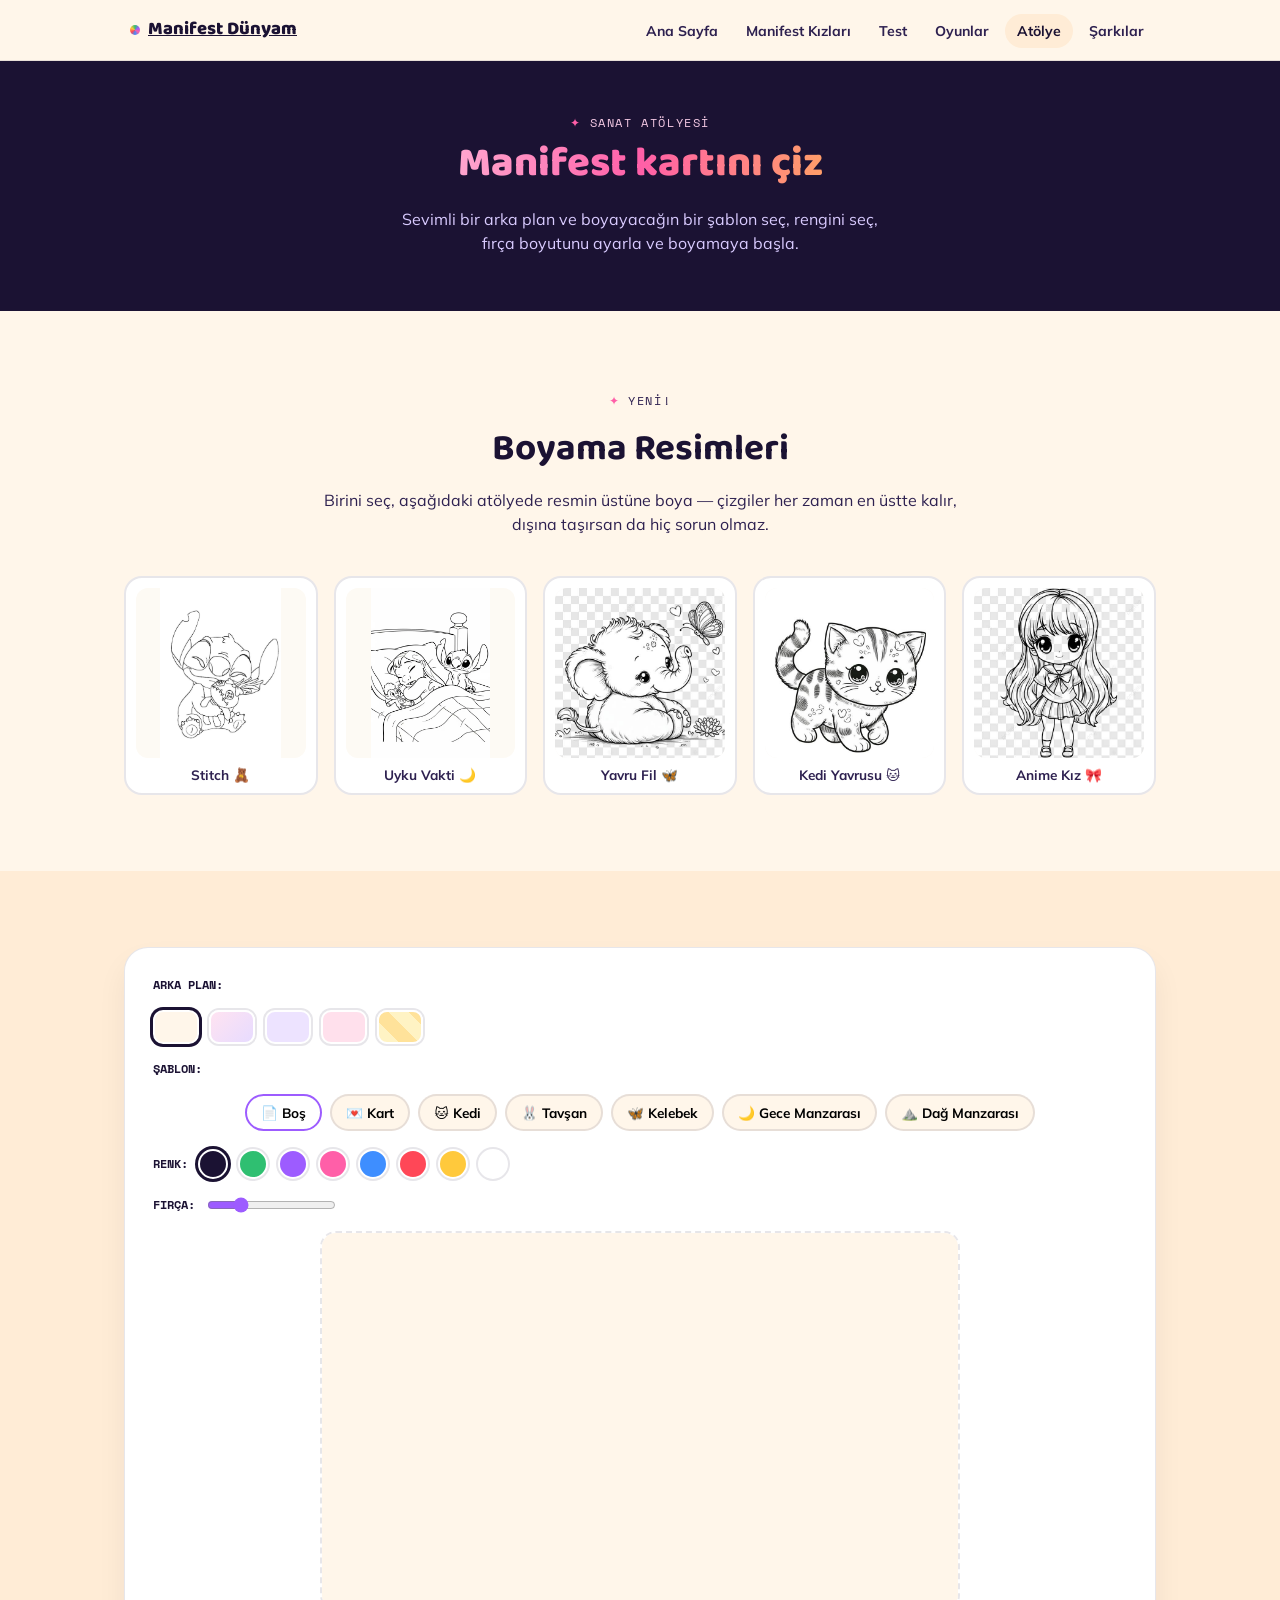
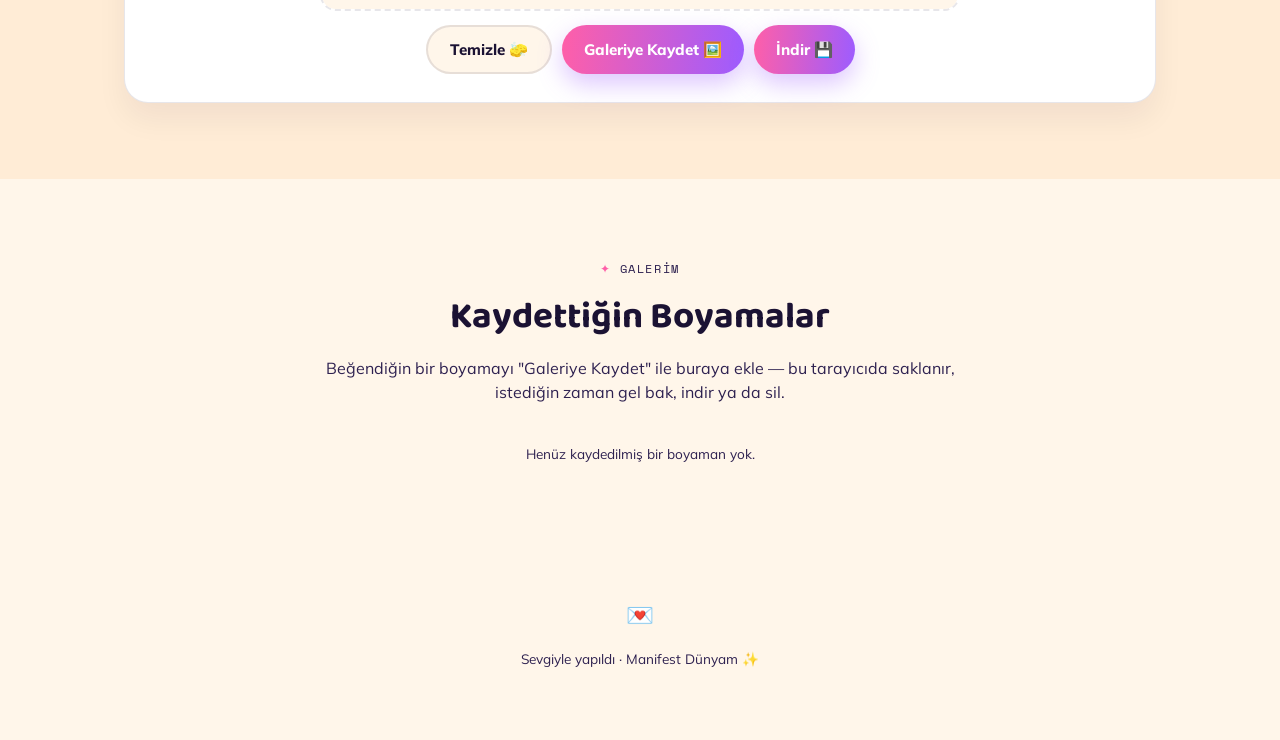
==== commit 355a7e1f: "Add a "Galerim" gallery for saved paintings (stored in the browser) New "Galeriye Kaydet" button nex" ====
--- a/atolye.html
+++ b/atolye.html
@@ -93,9 +93,22 @@
           </div>
           <div class="paint-actions">
             <button class="btn btn-ghost" style="background:var(--paper); color:var(--ink); border:2px solid var(--card-line);" id="clearCanvas">Temizle 🧽</button>
+            <button class="btn btn-primary" id="saveToGallery">Galeriye Kaydet 🖼️</button>
             <button class="btn btn-primary" id="downloadCanvas">İndir 💾</button>
           </div>
         </div>
+      </div>
+    </section>
+
+    <section class="block">
+      <div class="wrap">
+        <div class="block-head">
+          <span class="eyebrow">Galerim</span>
+          <h2>Kaydettiğin Boyamalar</h2>
+          <p>Beğendiğin bir boyamayı "Galeriye Kaydet" ile buraya ekle — bu tarayıcıda saklanır, istediğin zaman gel bak, indir ya da sil.</p>
+        </div>
+        <p class="arcade-hint" id="galleryEmptyMsg">Henüz kaydedilmiş bir boyaman yok.</p>
+        <div class="saved-grid" id="savedGallery"></div>
       </div>
     </section>
   </main>
--- a/css/style.css
+++ b/css/style.css
@@ -379,6 +379,25 @@
 .win-msg.show{display:block;}
 
 /* XOX (tic-tac-toe) */
+.xox-players{
+  display:grid; grid-template-columns:1fr 1fr; gap:16px; max-width:460px; margin:0 auto 18px;
+}
+@media (max-width:480px){.xox-players{grid-template-columns:1fr;}}
+.xox-player label{
+  display:block; font-family:var(--mono); font-size:0.72rem; font-weight:700; color:var(--ink-soft); margin-bottom:6px;
+}
+.xox-player input{
+  width:100%; padding:9px 12px; border-radius:12px; border:2px solid var(--card-line);
+  background:var(--paper); font-family:var(--body); font-weight:700; font-size:0.9rem; color:var(--ink);
+  box-sizing:border-box;
+}
+.xox-player input:focus{outline:none; border-color:var(--hilal);}
+.xox-name-picker{display:flex; flex-wrap:wrap; gap:6px; margin-top:8px;}
+.xox-name-picker button{
+  border:2px solid var(--card-line); background:var(--paper); border-radius:999px;
+  padding:5px 10px; font-weight:700; font-size:0.72rem; cursor:pointer; color:var(--ink-soft);
+}
+.xox-name-picker button.active{background:#fff; color:var(--ink);}
 .xox-grid{
   display:grid; grid-template-columns:repeat(3,1fr); gap:10px; max-width:300px; margin:0 auto;
 }
@@ -546,6 +565,30 @@
 .coloring-card span{font-size:0.85rem; font-weight:700; color:var(--ink-soft);}
 .coloring-card:hover{transform:translateY(-3px); border-color:var(--lidya);}
 .coloring-card.active{border-color:var(--hilal); box-shadow:0 10px 22px rgba(157,92,255,0.2);}
+
+/* ---------- KAYDEDİLEN BOYAMALAR GALERİSİ (localStorage) ---------- */
+.saved-grid{
+  display:grid; grid-template-columns:repeat(4,1fr); gap:16px;
+}
+@media (max-width:900px){.saved-grid{grid-template-columns:repeat(3,1fr);}}
+@media (max-width:560px){.saved-grid{grid-template-columns:repeat(2,1fr);}}
+.saved-card{
+  position:relative; background:#fff; border:2px solid var(--card-line); border-radius:18px;
+  padding:10px; display:flex; flex-direction:column; gap:8px; overflow:hidden;
+}
+.saved-card img{width:100%; aspect-ratio:16/9.5; object-fit:cover; border-radius:12px; background:#fdfaf4; display:block;}
+.saved-card-date{font-family:var(--mono); font-size:0.7rem; color:var(--ink-soft); text-align:center;}
+.saved-card-actions{
+  position:absolute; top:16px; right:16px; display:flex; gap:6px;
+  opacity:0; transform:translateY(-4px); transition:.15s;
+}
+.saved-card:hover .saved-card-actions, .saved-card:focus-within .saved-card-actions{opacity:1; transform:translateY(0);}
+.saved-icon-btn{
+  width:30px; height:30px; border-radius:50%; border:none; cursor:pointer; font-size:0.9rem;
+  background:#fff; box-shadow:0 4px 10px rgba(27,18,51,0.25); display:flex; align-items:center; justify-content:center;
+}
+.saved-icon-btn:hover{background:var(--paper-alt);}
+#galleryEmptyMsg.hidden{display:none;}
 .coloring-card.active span{color:var(--ink);}
 
 /* two-layer paint stage: bottom canvas is paintable, top canvas holds the line-art template */
@@ -605,6 +648,73 @@
   will-change:transform,opacity; filter:drop-shadow(0 2px 3px rgba(27,18,51,0.12));
 }
 @media (max-width:640px){.flower-snow{display:none;}}
+
+/* ---------- ŞARKI MASKOTU: kenarlarda dolaşan, el sallayan, tıklayınca zıplayan karakter ----------
+   Konum + döniş js/mascot.js içinden her karede hesaplanır (js/mascot.js'e bakın):
+   üst/alt kenarda yatay yatarak kayar, sağ/sol kenarda dik (ayakları üzerinde) yürür —
+   böylece hiçbir kenarda "kafası üzerinde" durmaz. .mascot'un genişlik/yükseklik ve
+   .mascot-rotate'in dönüşü JS tarafından ayarlanır; .mascot-rotate her zaman kendi doğal
+   (dik) kutusunun ortasında kalır, bu yüzden döniş sırasında kayma olmaz. */
+.mascot-wrap{position:fixed; inset:0; z-index:6; pointer-events:none; display:none;}
+.mascot-wrap.show{display:block;}
+.mascot{position:absolute; top:0; left:0; width:76px; height:140px;}
+.mascot-rotate{
+  position:absolute; top:50%; left:50%; width:76px; height:140px;
+  margin:-70px 0 0 -38px;
+}
+.mascot-wave{width:100%; height:100%; transform-origin:50% 100%; animation:mascotWave 4.5s ease-in-out infinite;}
+.mascot img{
+  display:block; width:100%; height:100%; object-fit:contain; cursor:pointer; pointer-events:auto;
+  transform-origin:50% 100%;
+  filter:drop-shadow(0 8px 10px rgba(27,18,51,0.28));
+}
+.mascot img.jumping{animation:mascotJump 0.6s ease-in-out;}
+@keyframes mascotWave{
+  0%, 15%, 100%{transform:rotate(0deg);}
+  4%{transform:rotate(-14deg);}
+  8%{transform:rotate(10deg);}
+  12%{transform:rotate(-8deg);}
+}
+@keyframes mascotJump{
+  0%{transform:translateY(0) scale(1,1);}
+  25%{transform:translateY(-38px) scale(0.9,1.1);}
+  55%{transform:translateY(-38px) scale(1.06,0.92);}
+  80%{transform:translateY(0) scale(0.94,1.06);}
+  100%{transform:translateY(0) scale(1,1);}
+}
+
+/* gizemli kırmızı buton — ne yaptığı basılana kadar belli olmasın diye üstünde yazı yok */
+.danger-btn{
+  position:fixed; left:14px; bottom:14px; z-index:7; padding:0;
+  width:38px; height:38px; border-radius:50%; cursor:pointer;
+  background:radial-gradient(circle at 35% 28%, #FF8A8A, #E63946 55%, #A3141F 100%);
+  border:3px solid #7A1420;
+  box-shadow:0 4px 10px rgba(0,0,0,0.35), inset 0 -3px 4px rgba(0,0,0,0.3), inset 0 3px 4px rgba(255,255,255,0.4),
+    0 0 0 0 rgba(230,57,70,0.55);
+  animation:dangerPulse 2.4s ease-in-out infinite;
+}
+.danger-btn:active{transform:scale(0.9);}
+.danger-btn.on{animation:dangerPulseOn 1s ease-in-out infinite;}
+@keyframes dangerPulse{
+  0%,100%{box-shadow:0 4px 10px rgba(0,0,0,0.35), inset 0 -3px 4px rgba(0,0,0,0.3), inset 0 3px 4px rgba(255,255,255,0.4), 0 0 0 0 rgba(230,57,70,0.55);}
+  50%{box-shadow:0 4px 10px rgba(0,0,0,0.35), inset 0 -3px 4px rgba(0,0,0,0.3), inset 0 3px 4px rgba(255,255,255,0.4), 0 0 0 9px rgba(230,57,70,0);}
+}
+@keyframes dangerPulseOn{
+  0%,100%{box-shadow:0 4px 10px rgba(0,0,0,0.35), inset 0 -3px 4px rgba(0,0,0,0.3), inset 0 3px 4px rgba(255,255,255,0.4), 0 0 0 0 rgba(47,191,113,0.55);}
+  50%{box-shadow:0 4px 10px rgba(0,0,0,0.35), inset 0 -3px 4px rgba(0,0,0,0.3), inset 0 3px 4px rgba(255,255,255,0.4), 0 0 0 9px rgba(47,191,113,0);}
+}
+
+/* butona basınca çıkan küçük "patlama" efekti */
+.boom-ring{
+  position:fixed; width:12px; height:12px; border-radius:50%; border:4px solid #E63946;
+  transform:translate(-50%,-50%); pointer-events:none; z-index:220;
+  animation:boomRing 0.5s ease-out forwards;
+}
+@keyframes boomRing{
+  0%{width:12px; height:12px; opacity:0.9;}
+  100%{width:180px; height:180px; opacity:0;}
+}
+.boom-particle{position:fixed; font-size:22px; pointer-events:none; z-index:220; line-height:1;}
 
 @media (prefers-reduced-motion: reduce){
   *{animation-duration:0.001ms !important; animation-iteration-count:1 !important; transition-duration:0.001ms !important;}
